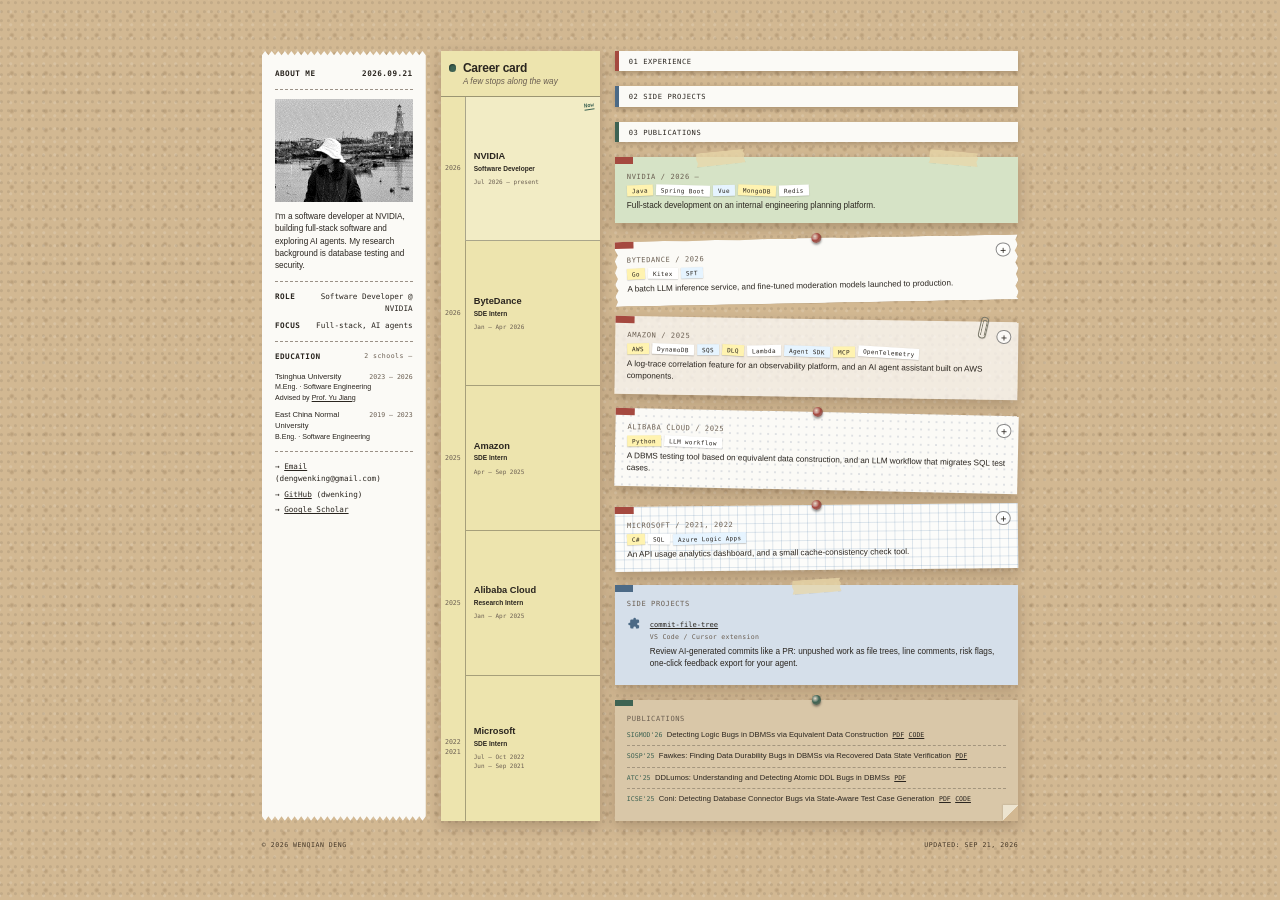
==== index.html @ 03ca9fc0 "Refine homepage: career card, palette, decorations, About Me - Career card: equal-height rows led by" ====
<!doctype html>
<html lang="en">
<head>
<meta charset="utf-8">
<meta name="viewport" content="width=device-width,initial-scale=1">
<title>Wenqian Deng</title>
<meta name="description" content="Wenqian Deng, software developer at NVIDIA. Backend development and AI agents.">
<meta property="og:title" content="Wenqian Deng">
<meta property="og:description" content="Software developer at NVIDIA. Backend development and AI agents.">
<meta property="og:url" content="https://dwenking.github.io/">
<link rel="icon" href="img/favicon.png">
<link rel="stylesheet" href="style.css?v=29">
</head>
<body>
<main class="frame">
<div class="board">

  <section class="receipt" aria-label="About me">
    <div class="hd"><span>ABOUT ME</span><span>2026.09.21</span></div>
    <hr>
    <img src="img/profile-4x3.png" alt="Dithered portrait of Wenqian Deng" width="800" height="600">
    <p class="bio">I'm a software developer at NVIDIA, building full-stack software and exploring AI agents. My research background is database testing and security.</p>
    <hr>
    <ul class="kv">
      <li><b>ROLE</b><span>Software Developer @ NVIDIA</span></li>
      <li><b>FOCUS</b><span>Full-stack, AI agents</span></li>
    </ul>
    <hr>
    <div class="hd"><span>EDUCATION</span><small>2 schools —</small></div>
    <div class="edu"><b>Tsinghua University<em>2023 – 2026</em></b><span>M.Eng. · Software Engineering</span><span>Advised by <a href="https://sites.google.com/site/jiangyu198964/home">Prof. Yu Jiang</a></span></div>
    <div class="edu"><b>East China Normal University<em>2019 – 2023</em></b><span>B.Eng. · Software Engineering</span></div>
    <hr>
    <ul class="links">
      <li><a href="mailto:dengwenking@gmail.com">Email</a> (dengwenking@gmail.com)</li>
      <li><a href="https://github.com/dwenking">GitHub</a> (dwenking)</li>
      <li><a href="https://scholar.google.com/citations?view_op=search_authors&amp;mauthors=wenqian+deng&amp;hl=zh-CN&amp;oi=ao">Google Scholar</a></li>
    </ul>
  </section>

  <section class="career" aria-label="Career card">
    <div class="top"><h2>Career card</h2><p class="sub">A few stops along the way</p></div>
    <ol class="timeline">
      <li class="cur"><span class="y">2026</span><div><span class="now">Now</span><h3>NVIDIA</h3><p class="role">Software Developer</p><p class="dates">Jul 2026 – present</p></div></li>
      <li><span class="y">2026</span><div><h3>ByteDance</h3><p class="role">SDE Intern</p><p class="dates">Jan – Apr 2026</p></div></li>
      <li><span class="y">2025</span><div><h3>Amazon</h3><p class="role">SDE Intern</p><p class="dates">Apr – Sep 2025</p></div></li>
      <li><span class="y">2025</span><div><h3>Alibaba Cloud</h3><p class="role">Research Intern</p><p class="dates">Jan – Apr 2025</p></div></li>
      <li><span class="y">2022<br>2021</span><div><h3>Microsoft</h3><p class="role">SDE Intern</p><p class="dates">Jul – Oct 2022<br>Jun – Sep 2021</p></div></li>
    </ol>
  </section>

  <div class="wall">
    <nav class="tabs" aria-label="Sections">
      <a class="t1" href="#exp">01 EXPERIENCE</a>
      <a class="t2" href="#side">02 SIDE PROJECTS</a>
      <a class="t3" href="#pubs">03 PUBLICATIONS</a>
    </nav>

    <article class="sticky g1 c-nv wide" id="exp">
      <span class="idx"></span>
      <i class="tape l"></i><i class="tape r"></i>
      <h3>NVIDIA / 2026 –</h3><ul class="stack"><li>Java</li><li>Spring Boot</li><li>Vue</li><li>MongoDB</li><li>Redis</li></ul>
      <p class="d">Full-stack development on an internal engineering planning platform.</p>
    </article>

    <article class="sticky g1 c-bd r1">
      <span class="idx"></span>
      <button class="more" popovertarget="pop-bd" aria-label="Show details">+</button>
      <h3>BYTEDANCE / 2026</h3><ul class="stack"><li>Go</li><li>Kitex</li><li>SFT</li></ul>
      <p class="d">A batch LLM inference service, and fine-tuned moderation models launched to production.</p>
    </article>
    <div id="pop-bd" popover class="pop c-bd">
      <button class="close" popovertarget="pop-bd" aria-label="Close">×</button>
      <h3>BYTEDANCE / SDE INTERN / 2026</h3><ul class="stack"><li>Go</li><li>Kitex</li><li>SFT</li></ul>
      <p class="d">A batch LLM inference service, and fine-tuned moderation models launched to production.</p>
      <ul class="b">
        <li>Built a stateless batch LLM inference service with scheduled jobs, object-storage I/O, and Redis-based distributed rate limiting.</li>
        <li>Fine-tuned Qwen 4B (LoRA SFT) and Qwen3-VL-8B content moderation classifiers; the small text model absorbed 85% of traffic at 93% recall.</li>
        <li>Moved the image-embedding model behind a vector-DB prefilter, tuning thresholds by F1 with a staged rollout.</li>
      </ul>
    </div>

    <article class="sticky g1 c-az r2">
      <span class="idx"></span>
      <i class="clip"></i>
      <button class="more" popovertarget="pop-az" aria-label="Show details">+</button>
      <h3>AMAZON / 2025</h3><ul class="stack"><li>AWS</li><li>DynamoDB</li><li>SQS</li><li>DLQ</li><li>Lambda</li><li>Agent SDK</li><li>MCP</li><li>OpenTelemetry</li></ul>
      <p class="d">A log-trace correlation feature for an observability platform, and an AI agent assistant built on AWS components.</p>
    </article>
    <div id="pop-az" popover class="pop c-az">
      <button class="close" popovertarget="pop-az" aria-label="Close">×</button>
      <h3>AMAZON / SDE INTERN / 2025</h3><ul class="stack"><li>AWS</li><li>DynamoDB</li><li>SQS</li><li>DLQ</li><li>Lambda</li><li>Agent SDK</li><li>MCP</li><li>OpenTelemetry</li></ul>
      <p class="d">A log-trace correlation feature for an observability platform, and an AI agent assistant built on AWS components.</p>
      <ul class="b">
        <li>Built end-to-end log-trace correlation for an observability platform via a custom OpenTelemetry Java agent extension injecting trace context into Log4j.</li>
        <li>Designed a multi-agent ticket-triage assistant (Strands Agents, MCP) with hallucination checks; intent-classification F1 from 0.82 to 0.93.</li>
        <li>Integrated the agent with the ticketing system over SQS and Lambda with exponential backoff, DLQ, and a DynamoDB idempotency table.</li>
      </ul>
    </div>

    <article class="sticky g1 c-al r4">
      <span class="idx"></span>
      <button class="more" popovertarget="pop-al" aria-label="Show details">+</button>
      <h3>ALIBABA CLOUD / 2025</h3><ul class="stack"><li>Python</li><li>LLM workflow</li></ul>
      <p class="d">A DBMS testing tool based on equivalent data construction, and an LLM workflow that migrates SQL test cases.</p>
    </article>
    <div id="pop-al" popover class="pop c-al">
      <button class="close" popovertarget="pop-al" aria-label="Close">×</button>
      <h3>ALIBABA CLOUD / RESEARCH INTERN / 2025</h3><ul class="stack"><li>Python</li><li>LLM workflow</li></ul>
      <p class="d">A DBMS testing tool based on equivalent data construction, and an LLM workflow that migrates SQL test cases.</p>
      <ul class="b">
        <li>Led the research behind "Detecting Logic Bugs in DBMSs via Equivalent Data Construction", accepted at SIGMOD 2026.</li>
        <li>Built an LLM workflow that converts SQL test cases between database dialects end to end.</li>
      </ul>
    </div>

    <article class="sticky g1 c-ms r3">
      <span class="idx"></span>
      <button class="more" popovertarget="pop-ms" aria-label="Show details">+</button>
      <h3>MICROSOFT / 2021, 2022</h3><ul class="stack"><li>C#</li><li>SQL</li><li>Azure Logic Apps</li></ul>
      <p class="d">An API usage analytics dashboard, and a small cache-consistency check tool.</p>
    </article>
    <div id="pop-ms" popover class="pop c-ms">
      <button class="close" popovertarget="pop-ms" aria-label="Close">×</button>
      <h3>MICROSOFT / SDE INTERN / 2021, 2022</h3><ul class="stack"><li>C#</li><li>SQL</li><li>Azure Logic Apps</li></ul>
      <p class="d">An API usage analytics dashboard, and a small cache-consistency check tool.</p>
      <ul class="b">
        <li>Aggregated and analysed API call data from tens of millions of users across dimensions for product performance monitoring.</li>
        <li>Scheduled daily multi-dimension reports with Azure Logic Apps, emailed to the team automatically.</li>
      </ul>
    </div>

    <article class="sticky g2 c-sp" id="side">
      <span class="idx"></span>
      <i class="tape"></i>
      <h3>SIDE PROJECTS</h3>
      <ul class="proj">
        <li>
          <svg class="ico" viewBox="0 0 24 24" aria-label="Editor extension"><path d="M10 3a2 2 0 0 1 4 0v1h3a2 2 0 0 1 2 2v3h-1a2 2 0 0 0 0 4h1v3a2 2 0 0 1-2 2h-3v-1a2 2 0 0 0-4 0v1H7a2 2 0 0 1-2-2v-3H4a2 2 0 0 1 0-4h1V6a2 2 0 0 1 2-2h3V3z"/></svg>
          <div><b><a href="https://open-vsx.org/extension/dwenking/commit-file-tree">commit-file-tree</a></b><span class="cat">VS Code / Cursor extension</span>
          <p class="d">Review AI-generated commits like a PR: unpushed work as file trees, line comments, risk flags, one-click feedback export for your agent.</p></div>
        </li>
      </ul>
    </article>

    <article class="tag g3" id="pubs">
      <span class="idx"></span>
      <h3>PUBLICATIONS</h3>
      <ul class="pubs">
        <li><span class="v">SIGMOD'26</span>Detecting Logic Bugs in DBMSs via Equivalent Data Construction<a href="attaches/edc.pdf">PDF</a><a href="https://github.com/THU-WingTecher/EDC">CODE</a></li>
        <li><span class="v">SOSP'25</span>Fawkes: Finding Data Durability Bugs in DBMSs via Recovered Data State Verification<a href="attaches/fawkes.pdf">PDF</a></li>
        <li><span class="v">ATC'25</span>DDLumos: Understanding and Detecting Atomic DDL Bugs in DBMSs<a href="attaches/ddlumos.pdf">PDF</a></li>
        <li><span class="v">ICSE'25</span>Coni: Detecting Database Connector Bugs via State-Aware Test Case Generation<a href="attaches/coni.pdf">PDF</a><a href="https://github.com/THU-WingTecher/Coni">CODE</a></li>
      </ul>
    </article>
  </div>
</div>

<footer class="foot"><span>© 2026 WENQIAN DENG</span><span>UPDATED: SEP 21, 2026</span></footer>
</main>
<script>
// Fit the whole board in the viewport on desktop; phones keep the stacked layout.
const frame=document.querySelector('.frame');
function fit(){
  frame.style.zoom=1;
  if(innerWidth<1000) return;
  frame.style.zoom=Math.min(1,innerWidth/frame.offsetWidth,innerHeight/frame.offsetHeight);
}
fit(); addEventListener('resize',fit);
</script>
</body>
</html>
---- style.css ----
:root{
  --cork:#D2B892; --ink:#2A251F; --mute:#6B5F52;
  --paper:#FBFAF6; --yellow:#EDE4AE; --kraft:#D9C7A8;
  --c1:#A5493F; --c2:#4C6A86; --c3:#3E6353;   /* section colours: experience, side projects, publications */
  --sans:"Avenir Next",Avenir,"Segoe UI",Helvetica,Arial,sans-serif;
  --mono:"SF Mono",Menlo,Consolas,monospace;
  --shadow:0 10px 24px rgba(40,20,0,.22);
}
*{box-sizing:border-box}
body{
  margin:0;color:var(--ink);font:16px/1.5 var(--sans);
  background:
    radial-gradient(circle at 20% 30%,rgba(0,0,0,.08) 0 1px,transparent 2px) 0 0/7px 9px,
    radial-gradient(circle at 70% 60%,rgba(255,255,255,.14) 0 1px,transparent 2px) 3px 4px/11px 13px,
    radial-gradient(circle at 40% 80%,rgba(60,30,0,.14) 0 1px,transparent 3px) 5px 1px/17px 19px,
    var(--cork);
}
a{color:inherit}
a:focus-visible{outline:2px solid var(--c1);outline-offset:2px}

/* ---------- frame: one grid, everything stretches to the same height ---------- */
.frame{width:1440px;max-width:100%;margin:0 auto;padding:40px 28px 40px}
html{-webkit-text-size-adjust:100%}
body{min-height:100vh;display:grid;grid-template-columns:minmax(0,1fr);place-items:center}
.board{display:grid;grid-template-columns:300px 290px minmax(0,1fr);gap:28px;align-items:stretch}
.wall{grid-column:3;display:grid;grid-template-columns:1fr 1fr;grid-template-rows:auto auto auto auto 1fr;gap:28px}
.foot{display:flex;justify-content:space-between;margin-top:40px;color:rgba(30,20,10,.8);font:12px/1 var(--mono);letter-spacing:.08em}

/* hover lift shared by every pinned thing */
.receipt,.career,.paper,.sticky,.tag,.tabs a{transition:transform .25s ease,box-shadow .25s ease}
.paper,.sticky,.tag{transform:rotate(var(--rot,0deg))}
.r1{--rot:-1.1deg}.r2{--rot:.9deg}.r3{--rot:-.6deg}.r4{--rot:1.2deg}
.receipt:hover,.career:hover,.paper:hover,.sticky:hover,.tag:hover{transform:rotate(var(--rot,0deg)) translateY(-8px);box-shadow:0 22px 36px rgba(40,20,0,.42)}

/* ---------- receipt ---------- */
.receipt{
  background:var(--paper);padding:26px 24px 30px;font:14px/1.6 var(--mono);box-shadow:var(--shadow);
  clip-path:polygon(0 8px,2% 0,4% 8px,6% 0,8% 8px,10% 0,12% 8px,14% 0,16% 8px,18% 0,20% 8px,22% 0,24% 8px,26% 0,28% 8px,30% 0,32% 8px,34% 0,36% 8px,38% 0,40% 8px,42% 0,44% 8px,46% 0,48% 8px,50% 0,52% 8px,54% 0,56% 8px,58% 0,60% 8px,62% 0,64% 8px,66% 0,68% 8px,70% 0,72% 8px,74% 0,76% 8px,78% 0,80% 8px,82% 0,84% 8px,86% 0,88% 8px,90% 0,92% 8px,94% 0,96% 8px,98% 0,100% 8px,
    100% calc(100% - 8px),98% 100%,96% calc(100% - 8px),94% 100%,92% calc(100% - 8px),90% 100%,88% calc(100% - 8px),86% 100%,84% calc(100% - 8px),82% 100%,80% calc(100% - 8px),78% 100%,76% calc(100% - 8px),74% 100%,72% calc(100% - 8px),70% 100%,68% calc(100% - 8px),66% 100%,64% calc(100% - 8px),62% 100%,60% calc(100% - 8px),58% 100%,56% calc(100% - 8px),54% 100%,52% calc(100% - 8px),50% 100%,48% calc(100% - 8px),46% 100%,44% calc(100% - 8px),42% 100%,40% calc(100% - 8px),38% 100%,36% calc(100% - 8px),34% 100%,32% calc(100% - 8px),30% 100%,28% calc(100% - 8px),26% 100%,24% calc(100% - 8px),22% 100%,20% calc(100% - 8px),18% 100%,16% calc(100% - 8px),14% 100%,12% calc(100% - 8px),10% 100%,8% calc(100% - 8px),6% 100%,4% calc(100% - 8px),2% 100%,0 calc(100% - 8px));
}
.receipt .hd{display:flex;justify-content:space-between;font-weight:700;letter-spacing:.06em;margin:6px 0 14px}
.receipt hr{border:0;border-top:1px dashed #9a9086;margin:16px 0}
.receipt img{width:100%;height:auto;aspect-ratio:4/3;object-fit:cover;display:block}
.receipt .bio{font:15px/1.5 var(--sans);margin:16px 0 0}
.receipt .hd small{font-size:12px;font-weight:400;color:var(--mute)}
.kv{margin:0;padding:0;list-style:none}
.kv li{display:flex;justify-content:space-between;align-items:baseline;gap:12px;margin:8px 0}
.kv b{font-weight:700;letter-spacing:.06em}
.kv span{text-align:right}
.edu{font:13px/1.5 var(--sans);margin:10px 0}
.edu b{display:flex;justify-content:space-between;align-items:baseline;gap:12px;font-size:14px;font-weight:400}
.edu span{display:block}
.edu em{font:12px/1.6 var(--mono);color:var(--mute);font-style:normal;white-space:nowrap}
.links{margin:0;padding:0;list-style:none}
.links li{margin:6px 0}
.links li::before{content:"\2192  "}

/* ---------- career card ---------- */
.career{background:var(--yellow);box-shadow:var(--shadow);display:flex;flex-direction:column;position:relative}
.career .top{padding:18px 14px 14px 40px;border-bottom:1px solid rgba(0,0,0,.35)}
.career .top::before{content:"";position:absolute;left:14px;top:24px;width:14px;height:14px;border-radius:50%;background:var(--c3);box-shadow:inset 1px 2px 3px rgba(0,0,0,.45)}
.career h2{margin:0;font:600 22px/1.2 var(--sans);letter-spacing:-.02em}
.career .sub{margin:4px 0 0;font:italic 15px/1.3 var(--sans);color:var(--mute)}
.timeline{flex:1;margin:0;padding:0;list-style:none;display:grid;grid-auto-rows:1fr}
.timeline li{display:grid;grid-template-columns:44px 1fr}
.timeline .y{display:flex;align-items:center;justify-content:flex-end;padding-right:8px;font:12px/1.5 var(--mono);color:var(--mute)}
.timeline li>div{position:relative;border-left:1px solid rgba(0,0,0,.3);border-bottom:1px solid rgba(0,0,0,.3);padding:14px;display:flex;flex-direction:column;justify-content:center}
.timeline li:last-child>div{border-bottom:0}
.timeline h3{margin:0;font:600 17px/1.2 var(--sans);letter-spacing:0;color:var(--ink)}
.timeline .role{margin:3px 0 0;font-size:12px;font-weight:600}
.timeline .dates{margin:6px 0 0;font:11px/1.5 var(--mono);color:var(--mute)}
.timeline .cur>div{background:rgba(255,255,255,.28)}
.now{position:absolute;right:10px;top:8px;font:700 10px/1.5 var(--mono);color:var(--c3);border-bottom:1px solid;transform:rotate(-8deg)}

/* ---------- tape, paperclip, curled corner ---------- */
.tape{position:absolute;top:-12px;left:50%;width:90px;height:26px;margin-left:-45px;background:rgba(233,215,168,.75);transform:rotate(-4deg);z-index:2;
  clip-path:polygon(2% 0,99% 3%,96% 20%,100% 40%,97% 64%,100% 98%,0 100%,3% 72%,0 45%);box-shadow:0 1px 2px rgba(0,0,0,.12)}
.tape.l{left:20%;margin-left:0;transform:rotate(-6deg)} .tape.r{left:auto;right:10%;margin-left:0;transform:rotate(5deg)}
.clip{position:absolute;top:-10px;right:58px;width:14px;height:40px;border:2px solid #7A7869;border-radius:8px;transform:rotate(12deg);z-index:2;box-shadow:1px 1px 1px rgba(0,0,0,.15)}
.clip::after{content:"";position:absolute;width:5px;height:29px;border:1px solid #7A7869;border-bottom:0;border-radius:4px 4px 0 0;top:3px;left:2px}
.sticky:has(.tape)::before,.sticky:has(.clip)::before{display:none} /* taped or clipped cards lose the pin */
.tag::after{content:"";position:absolute;right:0;bottom:0;width:28px;height:28px;background:linear-gradient(315deg,var(--cork) 50%,#EDE4CF 50%);box-shadow:-2px -2px 3px rgba(0,0,0,.12)}

/* ---------- tabs: one per group, coloured, hovering lifts that group ---------- */
.tabs{grid-column:1/-1;display:grid;grid-template-columns:repeat(3,1fr);gap:28px}
.tabs a{display:flex;align-items:center;gap:12px;background:var(--paper);padding:12px 18px;text-decoration:none;font:13px/1 var(--mono);letter-spacing:.08em;box-shadow:0 4px 10px rgba(40,20,0,.3);border-left:8px solid var(--pc)}
.tabs a:hover{transform:translateY(-4px)}
.t1,.g1{--pc:var(--c1)} .t2,.g2{--pc:var(--c2)} .t3,.g3{--pc:var(--c3)}
.wall:has(.t1:hover) .g1,.wall:has(.t2:hover) .g2,.wall:has(.t3:hover) .g3{transform:rotate(var(--rot,0deg)) translateY(-8px);box-shadow:0 22px 36px rgba(40,20,0,.42)}

/* ---------- pinned pieces ---------- */
.paper,.sticky,.tag{position:relative;box-shadow:var(--shadow)}
.paper{background:var(--paper);padding:22px 22px 20px}
.sticky{background:var(--note,var(--yellow));padding:22px 22px 20px}
.c-nv{--note:#D6E3C6} .c-sp{--note:#D5DFEA}
/* white paper materials for the rest */
.c-bd{--note:var(--paper);clip-path:polygon(0 1%,3% 0,7% .8%,12% 0,18% 1%,25% .2%,31% 1.2%,38% 0,45% .9%,47% -12px,53% -12px,55% .2%,58% 1%,65% 0,72% .8%,79% .1%,85% 1%,92% .3%,97% 1.1%,100% .4%,
  99.4% 8%,100% 16%,99.2% 25%,100% 34%,99.3% 43%,100% 52%,99.4% 61%,100% 70%,99.2% 79%,100% 88%,99.4% 96%,100% 100%,
  96% 99.2%,90% 100%,84% 99%,77% 100%,70% 99.1%,63% 100%,56% 98.9%,49% 100%,42% 99.2%,35% 100%,28% 99%,21% 100%,14% 99.1%,8% 100%,3% 99%,0 100%,
  .6% 92%,0 84%,.8% 75%,0 66%,.7% 57%,0 48%,.6% 39%,0 30%,.8% 21%,0 12%)}
.c-az{--note:rgba(255,255,255,.72)}
.c-al{--note:var(--paper);background-image:radial-gradient(rgba(60,80,120,.28) 1px,transparent 1.5px);background-size:14px 14px;background-position:7px 7px}
.c-ms{--note:#FCFCFA;background-image:linear-gradient(rgba(60,110,160,.16) 1px,transparent 1px),linear-gradient(90deg,rgba(60,110,160,.16) 1px,transparent 1px);background-size:16px 16px}
.pop.pop.c-az{--note:#fff}
.tag{background:var(--kraft);padding:22px 22px 20px}
.paper::before,.sticky::before,.tag::before{ /* push pin in the group colour */
  content:"";position:absolute;top:-9px;left:50%;width:18px;height:18px;margin-left:-9px;border-radius:50%;
  background:radial-gradient(circle at 35% 35%,rgba(255,255,255,.55),var(--pc) 45%,rgba(0,0,0,.45));box-shadow:0 3px 4px rgba(0,0,0,.4)}
.idx{position:absolute;top:0;left:0;width:34px;height:12px;background:var(--pc)}
.wide{grid-column:1/-1}
.more,.close{position:absolute;right:14px;top:14px;width:26px;height:26px;border:1px solid rgba(0,0,0,.45);border-radius:50%;background:rgba(255,255,255,.7);font:18px/24px var(--mono);color:var(--ink);cursor:pointer;padding:0}
.more:hover,.close:hover{background:#fff}
.pop{background:var(--note,var(--paper));position:fixed;inset:0;margin:auto;width:min(560px,90vw);border:0;padding:26px 26px 24px;box-shadow:0 30px 60px rgba(40,20,0,.5);
  opacity:0;transform:scale(.85) translateY(20px);transition:opacity .25s ease,transform .25s cubic-bezier(.2,.9,.3,1.2),overlay .25s allow-discrete,display .25s allow-discrete}
.pop:popover-open{opacity:1;transform:none}
@starting-style{.pop:popover-open{opacity:0;transform:scale(.85) translateY(20px)}}
.pop::backdrop{background:rgba(40,20,0,0);transition:background .25s ease,overlay .25s allow-discrete,display .25s allow-discrete}
.pop:popover-open::backdrop{background:rgba(40,20,0,.45)}
@starting-style{.pop:popover-open::backdrop{background:rgba(40,20,0,0)}}
.pop::before{display:none}
.pop .d{font-size:16px}
.sticky h3,.pop h3{padding-right:36px}
h3{margin:4px 0 6px;font:13px/1.4 var(--mono);letter-spacing:.08em;color:var(--mute)}
.d{margin:6px 0 0;font-size:15px}
.stack{margin:6px 0 2px;padding:0;list-style:none;display:flex;flex-wrap:wrap;gap:6px}
.stack li{font:11px/1 var(--mono);letter-spacing:.06em;color:var(--ink);padding:5px 9px;box-shadow:0 1px 2px rgba(0,0,0,.25);transform:rotate(var(--r))}
.stack li:nth-child(4n+1){--r:-2deg}.stack li:nth-child(4n+2){--r:1.5deg}.stack li:nth-child(4n+3){--r:-1deg}.stack li:nth-child(4n){--r:2.5deg}
.stack li:nth-child(3n+1){background:#FFF3B0}.stack li:nth-child(3n+2){background:#FFFFFF}.stack li:nth-child(3n){background:#E6F4FF}
.b{margin:14px 0 0;padding:12px 0 0 18px;border-top:1px dashed rgba(0,0,0,.3);font-size:14px;line-height:1.5}
.b li{margin:3px 0}
.sticky b{display:block;font-size:17px;margin:4px 0 4px}
.sticky a{font:13px/1 var(--mono);word-break:break-all}
.stamp{position:absolute;right:16px;top:14px;border:2px solid var(--pc);color:var(--pc);border-radius:4px;padding:2px 8px;font:12px/1.4 var(--mono);letter-spacing:.08em;transform:rotate(6deg);opacity:.85}
.proj{margin:0;padding:0;list-style:none}
.proj li{display:flex;gap:14px;align-items:flex-start;padding:6px 0}
.ico{width:28px;height:28px;flex:none;fill:var(--pc);margin-top:2px}
.cat{display:block;font:12px/1.4 var(--mono);color:var(--mute);letter-spacing:.04em}
.proj b{font-size:16px}
.pubs{margin:0;padding:0;list-style:none}
.pubs li{padding:9px 0;border-top:1px dashed rgba(0,0,0,.25);font-size:14px;line-height:1.4}
.pubs li:first-child{border-top:0;padding-top:4px}
.pubs .v{font:12px/1 var(--mono);color:var(--pc);margin-right:8px}
.pubs a{font:12px/1 var(--mono);margin-left:8px}

@media(max-width:1380px){.wall{grid-template-columns:1fr;grid-template-rows:none}.wide{grid-column:auto}.tabs{grid-template-columns:1fr}}
@media(max-width:1000px){.board{grid-template-columns:1fr 1fr}.wall{grid-column:1/-1}}
@media(max-width:680px){.board{grid-template-columns:1fr}}
@media(prefers-reduced-motion:reduce){
  .receipt,.career,.paper,.sticky,.tag,.tabs a,.pop,.pop::backdrop{transition:none}
  .receipt:hover,.career:hover,.paper:hover,.sticky:hover,.tag:hover,.tabs a:hover,
  .wall:has(.t1:hover) .g1,.wall:has(.t2:hover) .g2,.wall:has(.t3:hover) .g3{transform:rotate(var(--rot,0deg))}
}
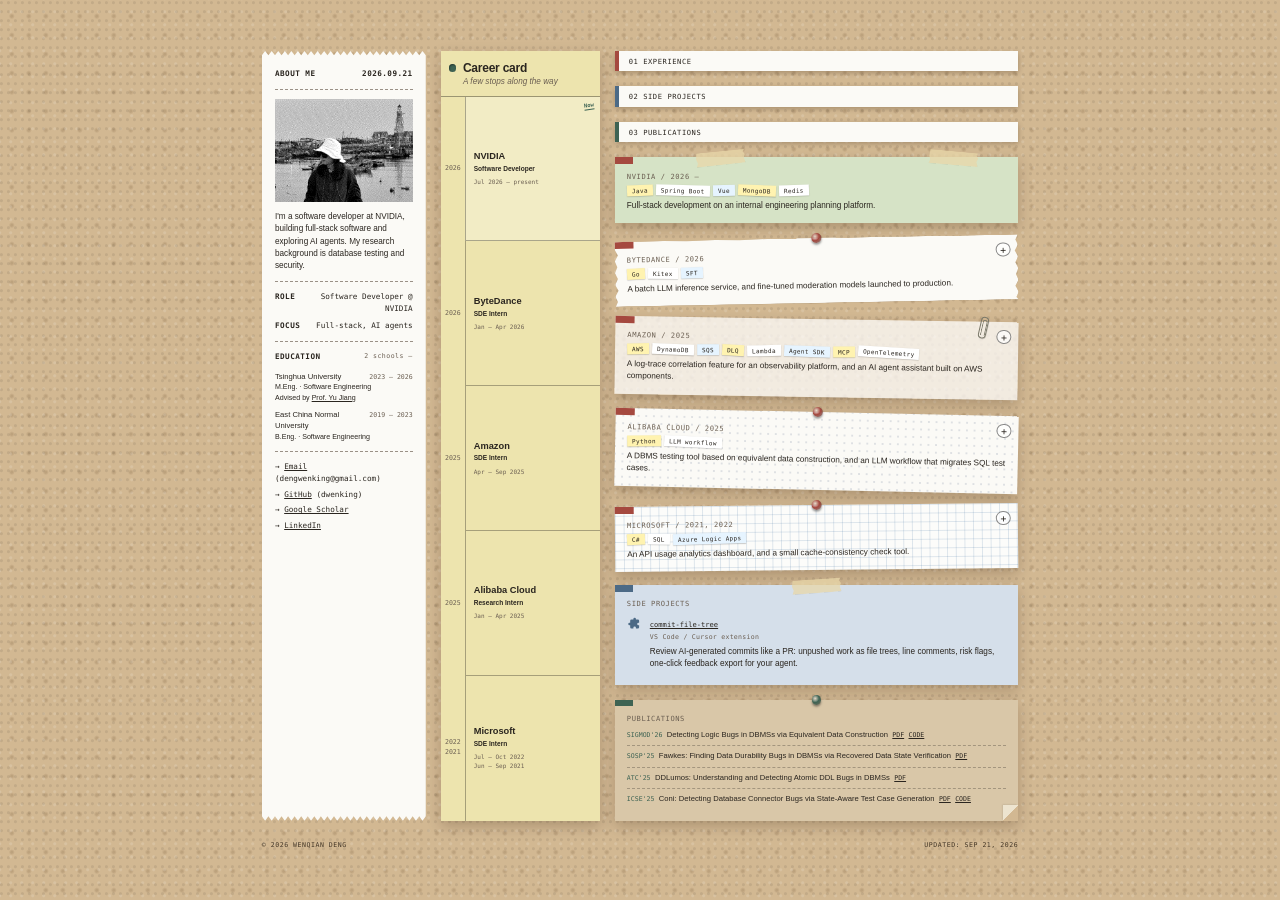
==== commit 171df605: "Update Google Scholar link and add LinkedIn Co-Authored-By: Claude Fable 5.1 <noreply@anthropic.com>" ====
--- a/index.html
+++ b/index.html
@@ -33,7 +33,8 @@
     <ul class="links">
       <li><a href="mailto:dengwenking@gmail.com">Email</a> (dengwenking@gmail.com)</li>
       <li><a href="https://github.com/dwenking">GitHub</a> (dwenking)</li>
-      <li><a href="https://scholar.google.com/citations?view_op=search_authors&amp;mauthors=wenqian+deng&amp;hl=zh-CN&amp;oi=ao">Google Scholar</a></li>
+      <li><a href="https://scholar.google.com/citations?user=Sc1-8ygAAAAJ">Google Scholar</a></li>
+      <li><a href="https://www.linkedin.com/in/wenqian-deng-39a74b206/">LinkedIn</a></li>
     </ul>
   </section>
 
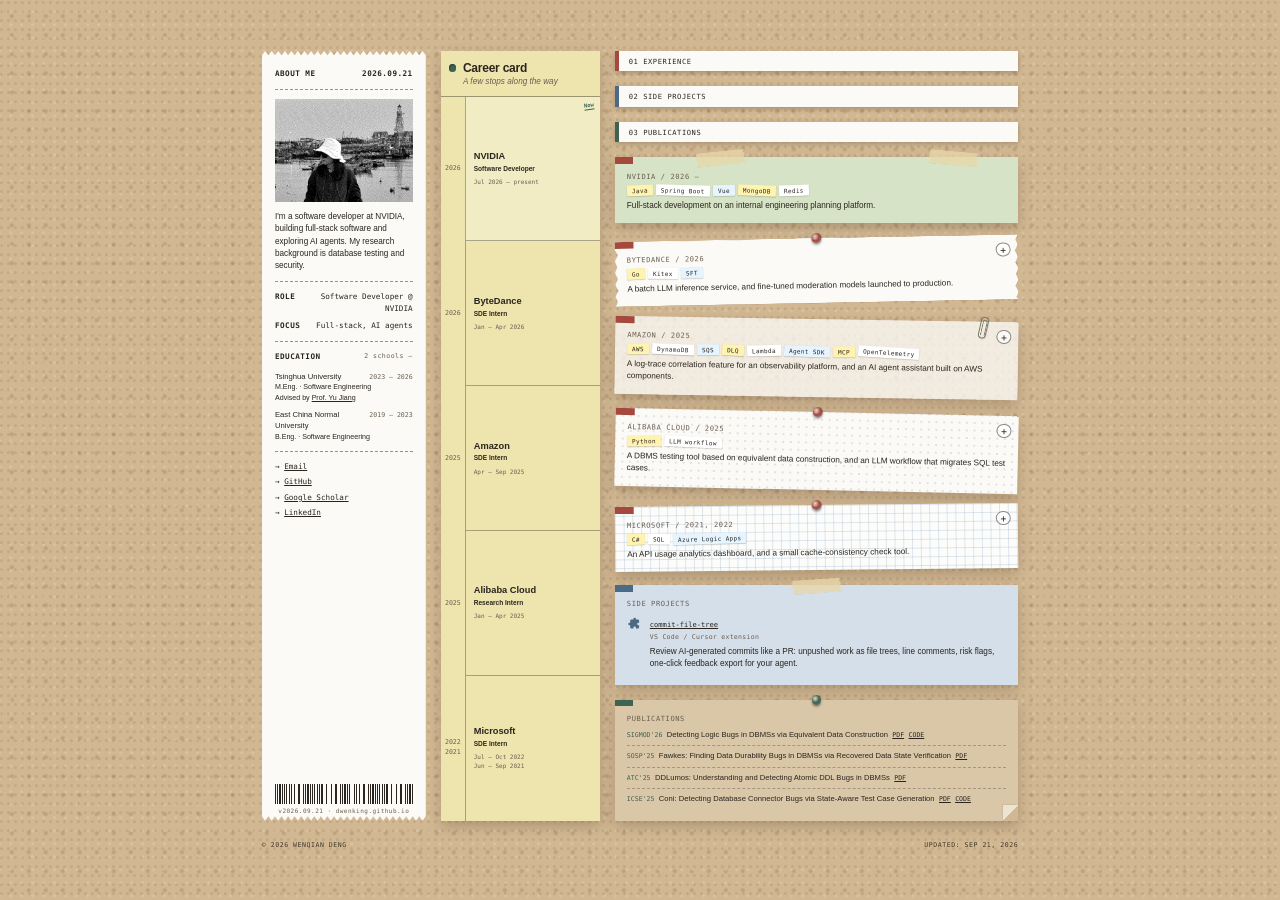
==== commit f03d9fc5: "Drop link parentheticals, add barcode footer to receipt Co-Authored-By: Claude Fable 5.1 <noreply@an" ====
--- a/index.html
+++ b/index.html
@@ -9,7 +9,7 @@
 <meta property="og:description" content="Software developer at NVIDIA. Backend development and AI agents.">
 <meta property="og:url" content="https://dwenking.github.io/">
 <link rel="icon" href="img/favicon.png">
-<link rel="stylesheet" href="style.css?v=29">
+<link rel="stylesheet" href="style.css?v=30">
 </head>
 <body>
 <main class="frame">
@@ -31,11 +31,12 @@
     <div class="edu"><b>East China Normal University<em>2019 – 2023</em></b><span>B.Eng. · Software Engineering</span></div>
     <hr>
     <ul class="links">
-      <li><a href="mailto:dengwenking@gmail.com">Email</a> (dengwenking@gmail.com)</li>
-      <li><a href="https://github.com/dwenking">GitHub</a> (dwenking)</li>
+      <li><a href="mailto:dengwenking@gmail.com">Email</a></li>
+      <li><a href="https://github.com/dwenking">GitHub</a></li>
       <li><a href="https://scholar.google.com/citations?user=Sc1-8ygAAAAJ">Google Scholar</a></li>
       <li><a href="https://www.linkedin.com/in/wenqian-deng-39a74b206/">LinkedIn</a></li>
     </ul>
+    <div class="barcode" aria-hidden="true"><span>v2026.09.21 · dwenking.github.io</span></div>
   </section>
 
   <section class="career" aria-label="Career card">
--- a/style.css
+++ b/style.css
@@ -54,6 +54,10 @@
 .links{margin:0;padding:0;list-style:none}
 .links li{margin:6px 0}
 .links li::before{content:"\2192  "}
+.receipt{position:relative;padding-bottom:96px}
+.barcode{position:absolute;left:24px;right:24px;bottom:30px;height:38px;
+  background:repeating-linear-gradient(90deg,var(--ink) 0 2px,transparent 2px 4px,var(--ink) 4px 5px,transparent 5px 8px,var(--ink) 8px 11px,transparent 11px 13px,var(--ink) 13px 14px,transparent 14px 17px)}
+.barcode span{position:absolute;left:0;right:0;top:100%;margin-top:4px;text-align:center;font-size:11px;letter-spacing:.08em;color:var(--mute)}
 
 /* ---------- career card ---------- */
 .career{background:var(--yellow);box-shadow:var(--shadow);display:flex;flex-direction:column;position:relative}
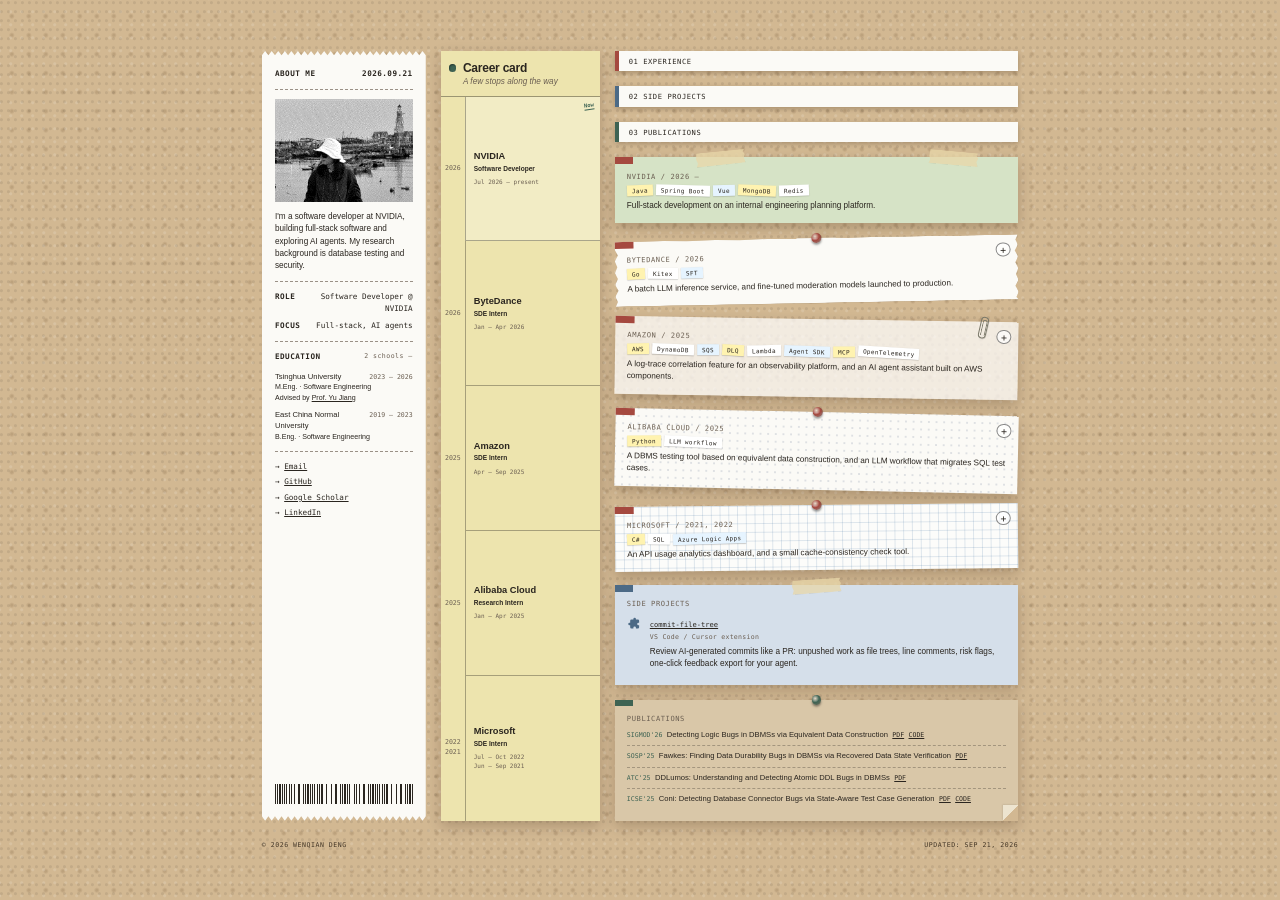
==== commit d81b3f15: "Remove label under barcode Co-Authored-By: Claude Fable 5.1 <noreply@anthropic.com>" ====
--- a/index.html
+++ b/index.html
@@ -9,7 +9,7 @@
 <meta property="og:description" content="Software developer at NVIDIA. Backend development and AI agents.">
 <meta property="og:url" content="https://dwenking.github.io/">
 <link rel="icon" href="img/favicon.png">
-<link rel="stylesheet" href="style.css?v=30">
+<link rel="stylesheet" href="style.css?v=31">
 </head>
 <body>
 <main class="frame">
@@ -36,7 +36,7 @@
       <li><a href="https://scholar.google.com/citations?user=Sc1-8ygAAAAJ">Google Scholar</a></li>
       <li><a href="https://www.linkedin.com/in/wenqian-deng-39a74b206/">LinkedIn</a></li>
     </ul>
-    <div class="barcode" aria-hidden="true"><span>v2026.09.21 · dwenking.github.io</span></div>
+    <div class="barcode" aria-hidden="true"></div>
   </section>
 
   <section class="career" aria-label="Career card">
--- a/style.css
+++ b/style.css
@@ -57,7 +57,6 @@
 .receipt{position:relative;padding-bottom:96px}
 .barcode{position:absolute;left:24px;right:24px;bottom:30px;height:38px;
   background:repeating-linear-gradient(90deg,var(--ink) 0 2px,transparent 2px 4px,var(--ink) 4px 5px,transparent 5px 8px,var(--ink) 8px 11px,transparent 11px 13px,var(--ink) 13px 14px,transparent 14px 17px)}
-.barcode span{position:absolute;left:0;right:0;top:100%;margin-top:4px;text-align:center;font-size:11px;letter-spacing:.08em;color:var(--mute)}
 
 /* ---------- career card ---------- */
 .career{background:var(--yellow);box-shadow:var(--shadow);display:flex;flex-direction:column;position:relative}
